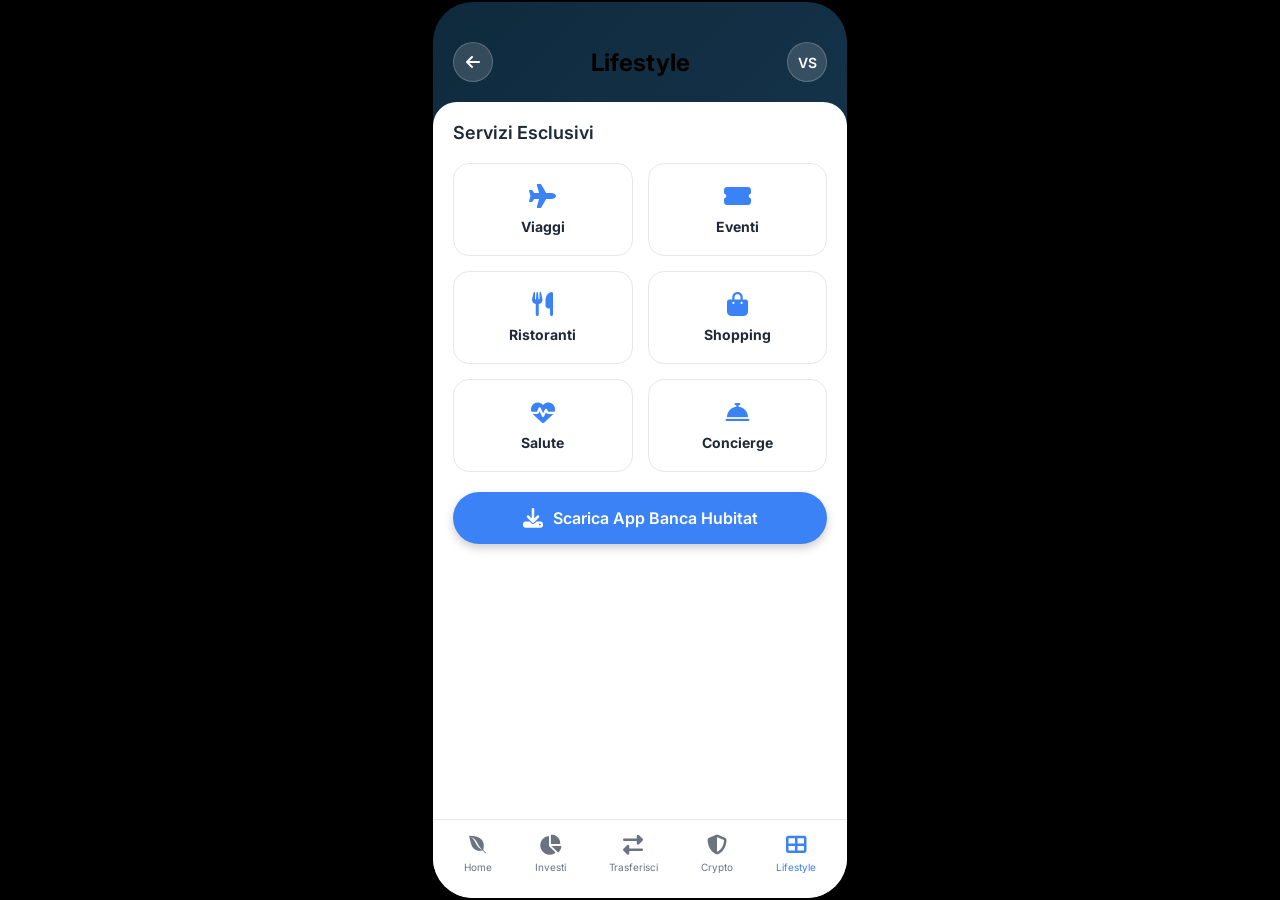
==== lifestyle.html @ 74668fdd "Add files via upload" ====
<!DOCTYPE html>
<html lang="it">
<head>
    <meta charset="UTF-8">
    <meta name="viewport" content="width=device-width, initial-scale=1.0">
    <title>Lifestyle - Banca Hubitat</title>
    <link rel="stylesheet" href="index.css">
    <link href="https://fonts.googleapis.com/css2?family=Inter:wght@400;500;600;700&display=swap" rel="stylesheet">
    <link rel="stylesheet" href="https://cdnjs.cloudflare.com/ajax/libs/font-awesome/6.4.0/css/all.min.css">
    <link rel="manifest" href="manifest.json">
    <style>
        .lifestyle-grid {
            display: grid;
            grid-template-columns: 1fr 1fr;
            gap: 15px;
            margin-top: 20px;
        }
        .lifestyle-card {
            background: #fff;
            border-radius: 16px;
            padding: 20px;
            text-align: center;
            border: 1px solid #e5e7eb;
            transition: transform 0.2s;
        }
        .lifestyle-card:active {
            transform: scale(0.95);
        }
        .lifestyle-card i {
            font-size: 24px;
            color: var(--primary-blue);
            margin-bottom: 10px;
        }
        .lifestyle-card h4 {
            font-size: 14px;
            color: var(--text-dark);
        }
    </style>
</head>
<body>
    <div class="app-container">
        <div class="main-content">
            <header class="app-header">
                <button class="icon-btn" onclick="window.location.href='index.html'"><i class="fas fa-arrow-left"></i></button>
                <h2>Lifestyle</h2>
                <div class="profile-icon">VS</div>
            </header>

            <div class="bottom-sheet" style="padding-top: 20px;">
                <div class="transactions-header">
                    <h3>Servizi Esclusivi</h3>
                </div>
                
                <div class="lifestyle-grid">
                    <div class="lifestyle-card">
                        <i class="fas fa-plane"></i>
                        <h4>Viaggi</h4>
                    </div>
                    <div class="lifestyle-card">
                        <i class="fas fa-ticket-alt"></i>
                        <h4>Eventi</h4>
                    </div>
                    <div class="lifestyle-card">
                        <i class="fas fa-utensils"></i>
                        <h4>Ristoranti</h4>
                    </div>
                    <div class="lifestyle-card">
                        <i class="fas fa-shopping-bag"></i>
                        <h4>Shopping</h4>
                    </div>
                    <div class="lifestyle-card">
                        <i class="fas fa-heartbeat"></i>
                        <h4>Salute</h4>
                    </div>
                    <div class="lifestyle-card">
                        <i class="fas fa-concierge-bell"></i>
                        <h4>Concierge</h4>
                    </div>
                </div>
                <div style="margin-top: 20px;">
                    <button class="add-wallet-btn" id="installBtnLifestyle" style="background: var(--primary-blue);"><i class="fas fa-download"></i> Scarica App Banca Hubitat</button>
                </div>
            </div>

            <nav class="bottom-nav">
                <div class="nav-item" onclick="window.location.href='index.html'">
                    <i class="fab fa-envira"></i>
                    <span>Home</span>
                </div>
                <div class="nav-item" onclick="window.location.href='investi.html'">
                    <i class="fas fa-chart-pie"></i>
                    <span>Investi</span>
                </div>
                <div class="nav-item" onclick="window.location.href='trasferisci.html'">
                    <i class="fas fa-exchange-alt"></i>
                    <span>Trasferisci</span>
                </div>
                <div class="nav-item" onclick="window.location.href='crypto.html'">
                    <i class="fas fa-shield-alt"></i>
                    <span>Crypto</span>
                </div>
                <div class="nav-item active">
                    <i class="fas fa-th-large"></i>
                    <span>Lifestyle</span>
                </div>
            </nav>
        </div>
    </div>
</body>
</html>
---- index.css ----
:root {
    /* Blue Theme Colors (Buetto Celeste) */
    --bg-gradient-top: #0F2A3D;
    --bg-gradient-bottom: #1A3E59;
    --primary-blue: #3B82F6;
    --sky-blue: #0EA5E9;
    --neon-blue: #38BDF8;
    --pure-white: #ffffff;
    --text-light: rgba(255, 255, 255, 0.85);
    --text-dark: #1F2937;
    --text-gray: #6B7280;
    --card-bg: #ffffff;
    --sheet-bg: #F3F4F6;
    --glass-bg: rgba(255, 255, 255, 0.15);
    --glass-border: rgba(255, 255, 255, 0.2);
    
    --expense-color: #EF4444;
    --income-color: #10B981;
    --primary-green: var(--primary-blue); /* Fallback/Compatibility */
}

* {
    margin: 0;
    padding: 0;
    box-sizing: border-box;
    font-family: 'Inter', sans-serif;
    -webkit-tap-highlight-color: transparent;
}

body {
    background-color: #000;
    display: flex;
    justify-content: center;
    align-items: center;
    min-height: 100vh;
}

.app-container {
    width: 100%;
    max-width: 414px; /* iPhone Max width */
    height: 100vh;
    max-height: 896px;
    background: linear-gradient(135deg, var(--bg-gradient-top) 0%, var(--bg-gradient-bottom) 100%);
    position: relative;
    overflow: hidden;
    box-shadow: 0 0 20px rgba(0,0,0,0.5);
}

@media (min-height: 897px) {
    .app-container {
        height: 896px;
        border-radius: 40px;
    }
}

/* =========================================
   MAIN CONTENT
   ========================================= */
.main-content {
    width: 100%;
    height: 100%;
    display: flex;
    flex-direction: column;
    position: absolute;
    top: 0;
    left: 0;
    transition: transform 0.4s cubic-bezier(0.25, 1, 0.5, 1);
    z-index: 10;
}

/* Header */
.app-header {
    display: flex;
    align-items: center;
    justify-content: space-between;
    padding: 20px;
    padding-top: 40px; /* Safe area */
}

.account-toggle {
    position: relative;
    cursor: pointer;
    z-index: 100;
}

.profile-icon {
    width: 40px;
    height: 40px;
    background: var(--glass-bg);
    border-radius: 50%;
    display: flex;
    justify-content: center;
    align-items: center;
    color: var(--pure-white);
    font-weight: 600;
    font-size: 14px;
    border: 1px solid var(--glass-border);
    transition: all 0.2s ease;
}

.account-toggle:hover .profile-icon {
    background: rgba(255, 255, 255, 0.25);
    border-color: rgba(255, 255, 255, 0.4);
}

/* Account Dropdown */
.account-dropdown {
    position: absolute;
    top: 50px;
    left: 0;
    width: 260px;
    background: rgba(15, 61, 32, 0.95);
    backdrop-filter: blur(20px);
    -webkit-backdrop-filter: blur(20px);
    border: 1px solid var(--glass-border);
    border-radius: 20px;
    padding: 15px;
    box-shadow: 0 10px 30px rgba(0, 0, 0, 0.5);
    display: none;
    flex-direction: column;
    z-index: 101;
    animation: slideDown 0.3s cubic-bezier(0.16, 1, 0.3, 1);
}

.account-dropdown.show {
    display: flex;
}

@keyframes slideDown {
    from {
        opacity: 0;
        transform: translateY(-10px);
    }
    to {
        opacity: 1;
        transform: translateY(0);
    }
}

.dropdown-header {
    font-size: 12px;
    text-transform: uppercase;
    color: var(--text-light);
    font-weight: 600;
    letter-spacing: 0.5px;
    margin-bottom: 12px;
    padding-left: 5px;
}

.account-item {
    display: flex;
    align-items: center;
    padding: 10px;
    border-radius: 12px;
    gap: 12px;
    margin-bottom: 5px;
    transition: background 0.2s;
}

.account-item:hover {
    background: rgba(255, 255, 255, 0.1);
}

.account-item.active {
    background: rgba(46, 139, 87, 0.3);
    border: 1px solid rgba(46, 139, 87, 0.4);
}

.account-avatar {
    width: 32px;
    height: 32px;
    background: var(--primary-green);
    border-radius: 50%;
    display: flex;
    justify-content: center;
    align-items: center;
    color: white;
    font-size: 12px;
    font-weight: 600;
}

.account-info {
    flex: 1;
    display: flex;
    flex-direction: column;
}

.account-name {
    color: white;
    font-size: 14px;
    font-weight: 600;
}

.account-status {
    color: var(--text-light);
    font-size: 11px;
}

.account-item i {
    color: var(--neon-green);
    font-size: 14px;
}

.dropdown-divider {
    height: 1px;
    background: var(--glass-border);
    margin: 10px 0;
}

.add-account-item {
    display: flex;
    align-items: center;
    padding: 10px;
    border-radius: 12px;
    gap: 12px;
    color: white;
    font-size: 14px;
    font-weight: 500;
    cursor: pointer;
    transition: background 0.2s;
}

.add-account-item:hover {
    background: rgba(255, 255, 255, 0.1);
}

.add-icon {
    width: 32px;
    height: 32px;
    background: rgba(255, 255, 255, 0.1);
    border-radius: 50%;
    display: flex;
    justify-content: center;
    align-items: center;
    font-size: 14px;
}

.search-bar {
    flex: 1;
    margin: 0 15px;
    background: var(--glass-bg);
    border: 1px solid var(--glass-border);
    border-radius: 20px;
    display: flex;
    align-items: center;
    padding: 8px 15px;
    color: var(--pure-white);
}

.search-bar i {
    font-size: 14px;
    margin-right: 10px;
    color: rgba(255,255,255,0.7);
}

.search-bar input {
    background: transparent;
    border: none;
    color: var(--pure-white);
    font-size: 14px;
    outline: none;
    width: 100%;
}
.search-bar input::placeholder {
    color: rgba(255,255,255,0.7);
}

.header-icons {
    display: flex;
    gap: 10px;
}

.icon-btn {
    width: 40px;
    height: 40px;
    background: var(--glass-bg);
    border: 1px solid var(--glass-border);
    border-radius: 50%;
    color: var(--pure-white);
    display: flex;
    justify-content: center;
    align-items: center;
    cursor: pointer;
    font-size: 16px;
    transition: background 0.2s;
}

.icon-btn:hover {
    background: rgba(255, 255, 255, 0.25);
}

/* Balance Section */
.balance-section {
    padding: 20px;
    text-align: center;
    margin-bottom: 20px;
}

.balance-label {
    color: var(--text-light);
    font-size: 14px;
    margin-bottom: 8px;
    font-weight: 500;
}

.balance-amount {
    color: var(--pure-white);
    font-size: 42px;
    font-weight: 700;
    margin-bottom: 15px;
    letter-spacing: -1px;
}

.accounts-btn {
    background: var(--glass-bg);
    color: var(--pure-white);
    border: 1px solid var(--glass-border);
    padding: 6px 16px;
    border-radius: 20px;
    font-size: 13px;
    font-weight: 600;
    cursor: pointer;
}

/* Action Buttons */
.quick-actions {
    display: flex;
    justify-content: center;
    gap: 25px;
    padding: 0 20px 25px 20px;
}

.action-btn-group {
    display: flex;
    flex-direction: column;
    align-items: center;
    gap: 8px;
}

.circle-btn {
    width: 50px;
    height: 50px;
    border-radius: 50%;
    background: var(--glass-bg);
    border: 1px solid var(--glass-border);
    color: var(--pure-white);
    font-size: 18px;
    display: flex;
    justify-content: center;
    align-items: center;
    cursor: pointer;
    transition: all 0.2s ease;
}

.circle-btn:active {
    transform: scale(0.95);
    background: rgba(255,255,255,0.3);
}

.action-btn-group span {
    color: var(--pure-white);
    font-size: 12px;
    font-weight: 500;
}

/* Bottom Sheet */
.bottom-sheet {
    flex: 1;
    background: var(--card-bg);
    border-radius: 24px 24px 0 0;
    padding: 20px;
    padding-bottom: 80px; /* Space for nav */
    overflow-y: auto;
}

.sponsor-banner {
    background: linear-gradient(135deg, #f0f9ff 0%, #e0f2fe 100%);
    border: 1px solid #bae6fd;
    border-radius: 16px;
    padding: 16px;
    display: flex;
    align-items: center;
    margin-bottom: 24px;
    cursor: pointer;
    box-shadow: 0 4px 6px -1px rgba(0, 0, 0, 0.05);
    transition: transform 0.2s ease;
}

.sponsor-banner:active {
    transform: scale(0.98);
}

.sponsor-icon {
    width: 40px;
    height: 40px;
    background: var(--primary-blue);
    border-radius: 12px;
    display: flex;
    justify-content: center;
    align-items: center;
    color: var(--pure-white);
    font-size: 20px;
    margin-right: 15px;
}

.sponsor-text {
    flex: 1;
}

.sponsor-text h4 {
    color: var(--text-dark);
    font-size: 14px;
    font-weight: 600;
    margin-bottom: 4px;
}
.sponsor-text .highlight {
    color: var(--primary-blue);
    font-weight: 700;
}

.sponsor-text p {
    color: var(--text-gray);
    font-size: 12px;
}

.sponsor-banner .chevron {
    color: var(--primary-blue);
    font-size: 12px;
}

/* Transactions */
.transactions-header {
    display: flex;
    justify-content: space-between;
    align-items: center;
    margin-bottom: 20px;
}

.transactions-header h3 {
    color: var(--text-dark);
    font-size: 18px;
    font-weight: 600;
}

.transactions-header a {
    color: var(--primary-blue);
    font-size: 14px;
    text-decoration: none;
    font-weight: 600;
}

.transaction-item {
    display: flex;
    align-items: center;
    margin-bottom: 20px;
}

.tx-icon {
    width: 48px;
    height: 48px;
    border-radius: 16px;
    display: flex;
    justify-content: center;
    align-items: center;
    font-size: 20px;
    margin-right: 15px;
}

.tx-icon.expense {
    background: #fee2e2;
    color: var(--expense-color);
}

.tx-icon.income {
    background: #dcfce7;
    color: var(--income-color);
}

.tx-details {
    flex: 1;
}

.tx-details h4 {
    color: var(--text-dark);
    font-size: 16px;
    font-weight: 600;
    margin-bottom: 4px;
}

.tx-details p {
    color: var(--text-gray);
    font-size: 13px;
}

.tx-amount {
    font-weight: 600;
    font-size: 16px;
}

.tx-amount.negative {
    color: var(--text-dark);
}

.tx-amount.positive {
    color: var(--income-color);
}

/* Bottom Nav */
.bottom-nav {
    position: absolute;
    bottom: 0;
    left: 0;
    width: 100%;
    background: var(--pure-white);
    display: flex;
    justify-content: space-around;
    padding: 15px 10px 25px 10px; /* Safe area padding */
    border-top: 1px solid #e5e7eb;
    z-index: 20;
}

.nav-item {
    display: flex;
    flex-direction: column;
    align-items: center;
    color: var(--text-gray);
    cursor: pointer;
    font-size: 10px;
    gap: 6px;
}

.nav-item i {
    font-size: 20px;
}

.nav-item.active {
    color: var(--primary-blue);
}

/* =========================================
   SIDE MENU (CARD VIEW)
   ========================================= */
.side-menu {
    position: absolute;
    top: 0;
    left: 0;
    width: 100%;
    height: 100%;
    background: #0a1b26; /* Deep, dark blue */
    z-index: 5;
    transform: translateX(-30%);
    opacity: 0;
    transition: all 0.4s cubic-bezier(0.25, 1, 0.5, 1);
    display: flex;
    flex-direction: column;
    pointer-events: none;
}

.app-container.menu-open .side-menu {
    transform: translateX(0);
    opacity: 1;
    pointer-events: auto;
    z-index: 30; /* Bring above main content when open */
}

/* When menu is open, move main content right slightly and scale down */
.app-container.menu-open .main-content {
    transform: translateX(100%);
    opacity: 0.5;
}

.side-menu-header {
    display: flex;
    align-items: center;
    padding: 20px;
    padding-top: 40px;
    color: var(--pure-white);
}

.close-btn {
    background: transparent;
    border: none;
    color: var(--pure-white);
    font-size: 20px;
    cursor: pointer;
    margin-right: 20px;
    width: 40px;
    height: 40px;
    display: flex;
    align-items: center;
}

.side-menu-header h2 {
    font-size: 20px;
    font-weight: 600;
}

.card-container {
    padding: 20px;
    display: flex;
    justify-content: center;
}

.credit-card {
    width: 100%;
    max-width: 320px;
    height: 200px;
    border-radius: 16px;
    position: relative;
    overflow: hidden;
    box-shadow: 0 10px 25px rgba(0,0,0,0.3);
}

.card-bg {
    position: absolute;
    top: 0; left: 0; right: 0; bottom: 0;
    background: linear-gradient(135deg, #3b82f6 0%, #8b5cf6 100%);
    z-index: 1;
}

.card-content {
    position: absolute;
    top: 0; left: 0; right: 0; bottom: 0;
    z-index: 2;
    padding: 20px;
    display: flex;
    flex-direction: column;
    color: white;
}

.card-logo {
    font-size: 16px;
    font-weight: 700;
    letter-spacing: 1px;
}

.card-chip {
    margin-top: auto;
    font-size: 32px;
    color: #fbbf24;
    margin-bottom: 15px;
}

.card-number {
    font-size: 20px;
    letter-spacing: 2px;
    font-family: monospace;
    margin-bottom: 20px;
    text-shadow: 0 2px 4px rgba(0,0,0,0.3);
}

.card-footer {
    display: flex;
    justify-content: space-between;
    align-items: center;
}

.card-holder {
    font-size: 14px;
    text-transform: uppercase;
    letter-spacing: 1px;
}

.card-circuit {
    font-size: 30px;
}

.card-actions {
    background: rgba(255, 255, 255, 0.05);
    margin: 20px;
    border-radius: 20px;
    padding: 10px;
    display: flex;
    justify-content: space-around;
}

.action-item {
    display: flex;
    flex-direction: column;
    align-items: center;
    color: var(--pure-white);
    gap: 8px;
    cursor: pointer;
    padding: 10px;
    border-radius: 12px;
    transition: background 0.2s;
}

.action-item:active {
    background: rgba(255,255,255,0.1);
}

.action-icon {
    width: 48px;
    height: 48px;
    border-radius: 50%;
    background: rgba(255,255,255,0.1);
    display: flex;
    justify-content: center;
    align-items: center;
    font-size: 18px;
}

.action-item span {
    font-size: 12px;
    font-weight: 500;
}

.wallet-btn-container {
    padding: 0 20px;
    margin-top: 20px;
}

.add-wallet-btn {
    width: 100%;
    background: #111;
    color: white;
    border: none;
    padding: 16px;
    border-radius: 30px;
    font-size: 16px;
    font-weight: 600;
    display: flex;
    justify-content: center;
    align-items: center;
    gap: 10px;
    cursor: pointer;
    box-shadow: 0 4px 10px rgba(0,0,0,0.2);
}

.add-wallet-btn i {
    font-size: 20px;
}
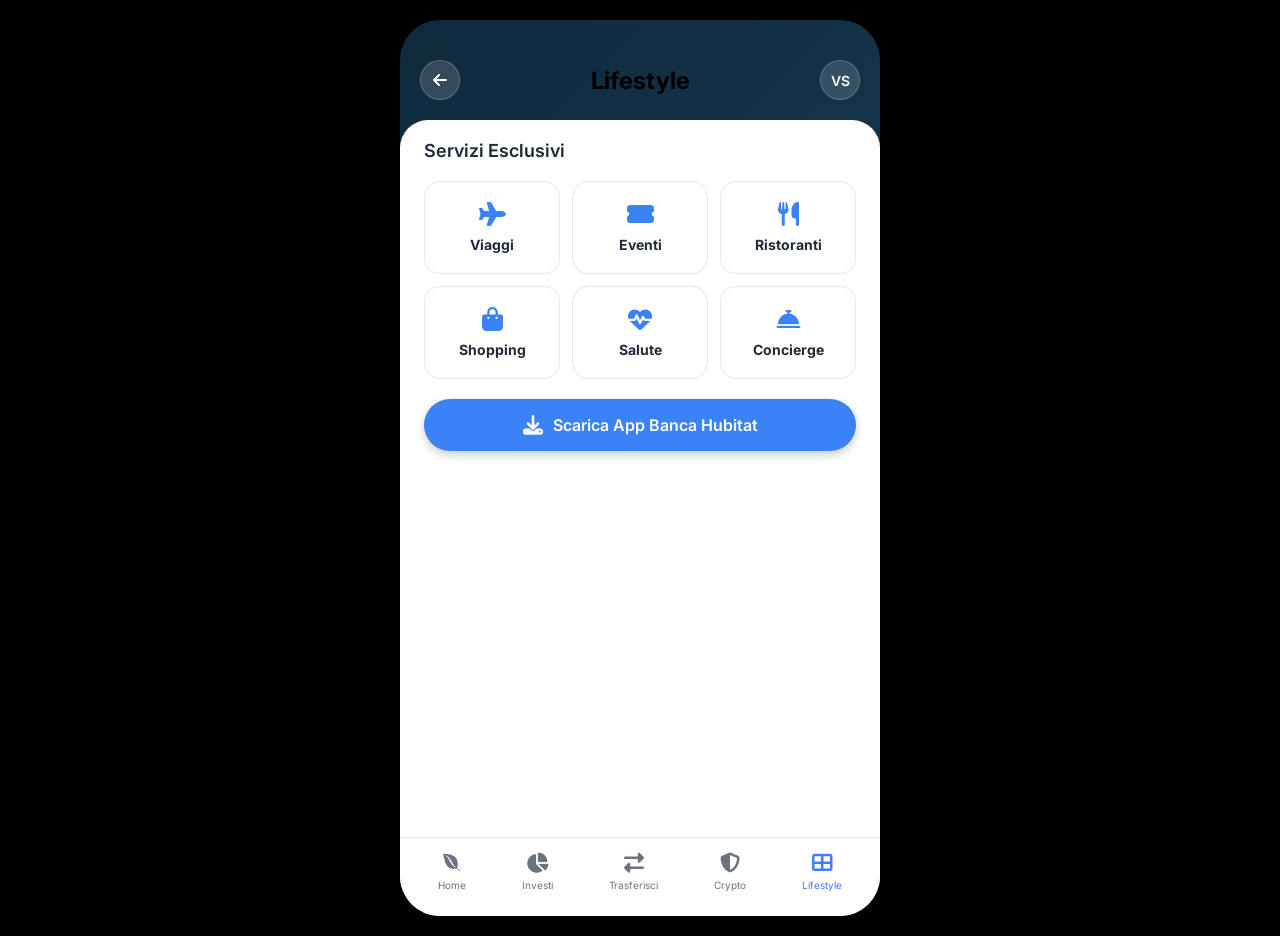
==== commit 426676ce: "Add files via upload" ====
--- a/lifestyle.html
+++ b/lifestyle.html
@@ -11,8 +11,8 @@
     <style>
         .lifestyle-grid {
             display: grid;
-            grid-template-columns: 1fr 1fr;
-            gap: 15px;
+            grid-template-columns: repeat(auto-fit, minmax(100px, 1fr));
+            gap: 12px;
             margin-top: 20px;
         }
         .lifestyle-card {
--- a/index.css
+++ b/index.css
@@ -13,10 +13,11 @@
     --sheet-bg: #F3F4F6;
     --glass-bg: rgba(255, 255, 255, 0.15);
     --glass-border: rgba(255, 255, 255, 0.2);
-    
+
     --expense-color: #EF4444;
     --income-color: #10B981;
-    --primary-green: var(--primary-blue); /* Fallback/Compatibility */
+    --primary-green: var(--primary-blue);
+    /* Fallback/Compatibility */
 }
 
 * {
@@ -37,13 +38,21 @@
 
 .app-container {
     width: 100%;
-    max-width: 414px; /* iPhone Max width */
-    height: 100vh;
-    max-height: 896px;
+    max-width: 480px; /* Slightly wider for modern phones */
+    height: 100dvh; /* Use dynamic viewport height */
     background: linear-gradient(135deg, var(--bg-gradient-top) 0%, var(--bg-gradient-bottom) 100%);
     position: relative;
     overflow: hidden;
-    box-shadow: 0 0 20px rgba(0,0,0,0.5);
+    box-shadow: 0 0 20px rgba(0, 0, 0, 0.5);
+    margin: 0 auto;
+}
+
+@media (min-width: 481px) {
+    .app-container {
+        height: min(900px, 95vh);
+        border-radius: 40px;
+        margin: 20px auto;
+    }
 }
 
 @media (min-height: 897px) {
@@ -74,7 +83,8 @@
     align-items: center;
     justify-content: space-between;
     padding: 20px;
-    padding-top: 40px; /* Safe area */
+    padding-top: 40px;
+    /* Safe area */
 }
 
 .account-toggle {
@@ -131,6 +141,7 @@
         opacity: 0;
         transform: translateY(-10px);
     }
+
     to {
         opacity: 1;
         transform: translateY(0);
@@ -250,7 +261,7 @@
 .search-bar i {
     font-size: 14px;
     margin-right: 10px;
-    color: rgba(255,255,255,0.7);
+    color: rgba(255, 255, 255, 0.7);
 }
 
 .search-bar input {
@@ -261,8 +272,9 @@
     outline: none;
     width: 100%;
 }
+
 .search-bar input::placeholder {
-    color: rgba(255,255,255,0.7);
+    color: rgba(255, 255, 255, 0.7);
 }
 
 .header-icons {
@@ -305,7 +317,7 @@
 
 .balance-amount {
     color: var(--pure-white);
-    font-size: 42px;
+    font-size: clamp(32px, 10vw, 48px); /* Responsive font size */
     font-weight: 700;
     margin-bottom: 15px;
     letter-spacing: -1px;
@@ -354,7 +366,7 @@
 
 .circle-btn:active {
     transform: scale(0.95);
-    background: rgba(255,255,255,0.3);
+    background: rgba(255, 255, 255, 0.3);
 }
 
 .action-btn-group span {
@@ -367,9 +379,10 @@
 .bottom-sheet {
     flex: 1;
     background: var(--card-bg);
-    border-radius: 24px 24px 0 0;
-    padding: 20px;
-    padding-bottom: 80px; /* Space for nav */
+    border-radius: 28px 28px 0 0;
+    padding: clamp(16px, 5vw, 24px);
+    padding-bottom: 100px;
+    /* Larger padding for navigation */
     overflow-y: auto;
 }
 
@@ -413,6 +426,7 @@
     font-weight: 600;
     margin-bottom: 4px;
 }
+
 .sponsor-text .highlight {
     color: var(--primary-blue);
     font-weight: 700;
@@ -514,7 +528,8 @@
     background: var(--pure-white);
     display: flex;
     justify-content: space-around;
-    padding: 15px 10px 25px 10px; /* Safe area padding */
+    padding: 15px 10px 25px 10px;
+    /* Safe area padding */
     border-top: 1px solid #e5e7eb;
     z-index: 20;
 }
@@ -546,7 +561,8 @@
     left: 0;
     width: 100%;
     height: 100%;
-    background: #0a1b26; /* Deep, dark blue */
+    background: #0a1b26;
+    /* Deep, dark blue */
     z-index: 5;
     transform: translateX(-30%);
     opacity: 0;
@@ -560,7 +576,8 @@
     transform: translateX(0);
     opacity: 1;
     pointer-events: auto;
-    z-index: 30; /* Bring above main content when open */
+    z-index: 30;
+    /* Bring above main content when open */
 }
 
 /* When menu is open, move main content right slightly and scale down */
@@ -608,19 +625,25 @@
     border-radius: 16px;
     position: relative;
     overflow: hidden;
-    box-shadow: 0 10px 25px rgba(0,0,0,0.3);
+    box-shadow: 0 10px 25px rgba(0, 0, 0, 0.3);
 }
 
 .card-bg {
     position: absolute;
-    top: 0; left: 0; right: 0; bottom: 0;
+    top: 0;
+    left: 0;
+    right: 0;
+    bottom: 0;
     background: linear-gradient(135deg, #3b82f6 0%, #8b5cf6 100%);
     z-index: 1;
 }
 
 .card-content {
     position: absolute;
-    top: 0; left: 0; right: 0; bottom: 0;
+    top: 0;
+    left: 0;
+    right: 0;
+    bottom: 0;
     z-index: 2;
     padding: 20px;
     display: flex;
@@ -646,7 +669,7 @@
     letter-spacing: 2px;
     font-family: monospace;
     margin-bottom: 20px;
-    text-shadow: 0 2px 4px rgba(0,0,0,0.3);
+    text-shadow: 0 2px 4px rgba(0, 0, 0, 0.3);
 }
 
 .card-footer {
@@ -687,14 +710,14 @@
 }
 
 .action-item:active {
-    background: rgba(255,255,255,0.1);
+    background: rgba(255, 255, 255, 0.1);
 }
 
 .action-icon {
     width: 48px;
     height: 48px;
     border-radius: 50%;
-    background: rgba(255,255,255,0.1);
+    background: rgba(255, 255, 255, 0.1);
     display: flex;
     justify-content: center;
     align-items: center;
@@ -725,9 +748,9 @@
     align-items: center;
     gap: 10px;
     cursor: pointer;
-    box-shadow: 0 4px 10px rgba(0,0,0,0.2);
+    box-shadow: 0 4px 10px rgba(0, 0, 0, 0.2);
 }
 
 .add-wallet-btn i {
     font-size: 20px;
-}
+}
